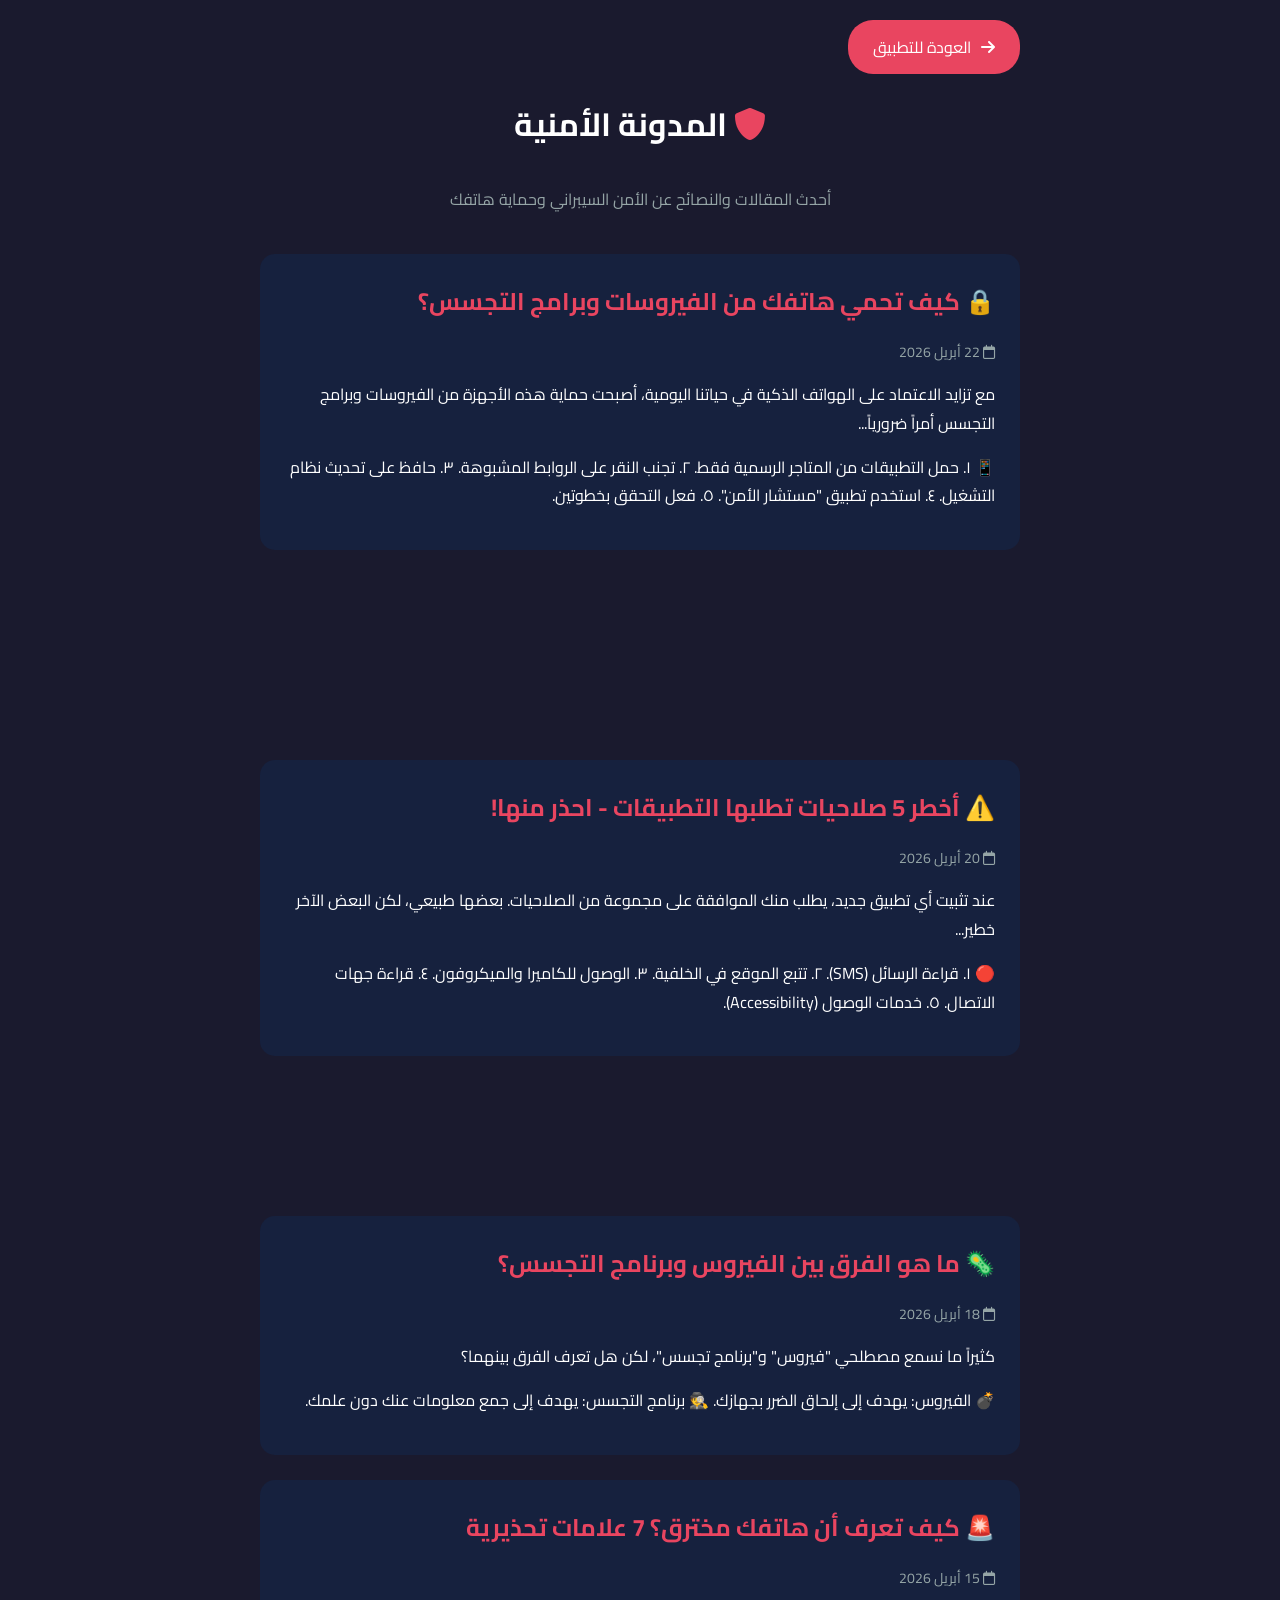
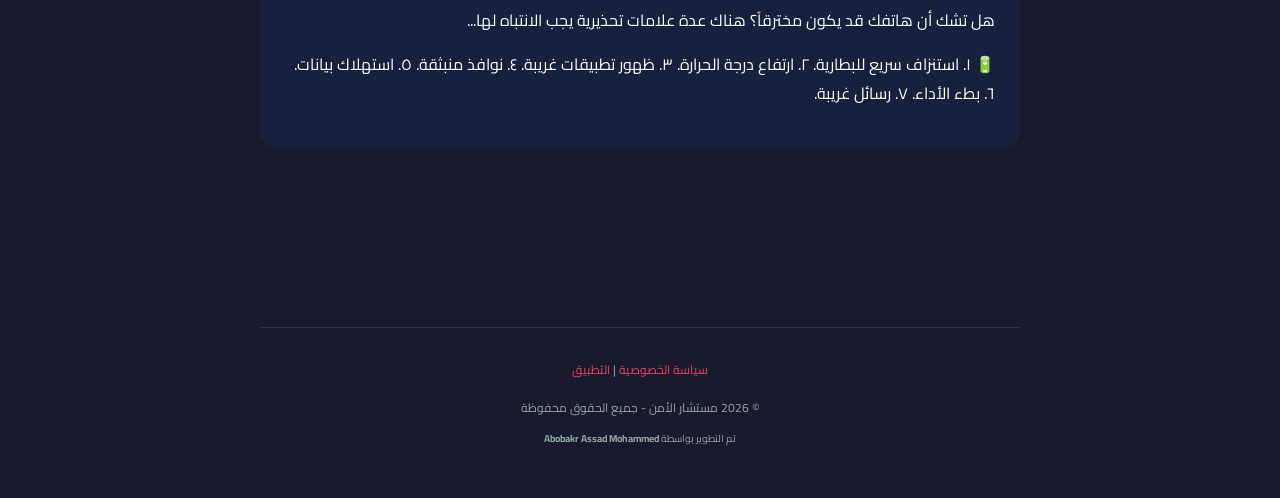
==== blog.html @ ae27c133 "Add files via upload النسخه الاولى من مستشار الامن" ====
<!DOCTYPE html>
<html lang="ar" dir="rtl">
<head>
    <meta charset="UTF-8">
    <meta name="viewport" content="width=device-width, initial-scale=1.0">
    <title>المدونة الأمنية | مستشار الأمن</title>
    <meta name="description" content="مقالات ونصائح عن الأمن السيبراني وحماية الهاتف من الفيروسات والتجسس">
    
    <!-- Google AdSense -->
    <script async src="https://pagead2.googlesyndication.com/pagead/js/adsbygoogle.js?client=ca-pub-8686648901094978" crossorigin="anonymous"></script>
    
    <link href="https://cdnjs.cloudflare.com/ajax/libs/font-awesome/6.0.0/css/all.min.css" rel="stylesheet">
    <link href="https://fonts.googleapis.com/css2?family=Cairo:wght@400;600;700;900&display=swap" rel="stylesheet">
    <link rel="stylesheet" href="style.css">
</head>
<body>
    <div class="blog-container">
        <button onclick="window.location.href='index.html'" class="back-btn"><i class="fas fa-arrow-right"></i> العودة للتطبيق</button>
        
        <h1 style="color: var(--white); margin-bottom: 30px; text-align: center;"><i class="fas fa-shield-alt" style="color: var(--accent);"></i> المدونة الأمنية</h1>
        <p style="color: var(--gray); text-align: center; margin-bottom: 40px;">أحدث المقالات والنصائح عن الأمن السيبراني وحماية هاتفك</p>
        
        <article class="blog-post">
            <h2>🔒 كيف تحمي هاتفك من الفيروسات وبرامج التجسس؟</h2>
            <div class="date"><i class="far fa-calendar"></i> 22 أبريل 2026</div>
            <p>مع تزايد الاعتماد على الهواتف الذكية في حياتنا اليومية، أصبحت حماية هذه الأجهزة من الفيروسات وبرامج التجسس أمراً ضرورياً...</p>
            <p>📱 ١. حمل التطبيقات من المتاجر الرسمية فقط. ٢. تجنب النقر على الروابط المشبوهة. ٣. حافظ على تحديث نظام التشغيل. ٤. استخدم تطبيق "مستشار الأمن". ٥. فعل التحقق بخطوتين.</p>
        </article>
        
        <div style="margin: 30px 0; min-height: 150px;">
            <ins class="adsbygoogle" style="display:block; text-align:center;" data-ad-layout="in-article" data-ad-format="fluid" data-ad-client="ca-pub-8686648901094978" data-ad-slot="1234567890"></ins>
            <script>(adsbygoogle = window.adsbygoogle || []).push({});</script>
        </div>
        
        <article class="blog-post">
            <h2>⚠️ أخطر 5 صلاحيات تطلبها التطبيقات - احذر منها!</h2>
            <div class="date"><i class="far fa-calendar"></i> 20 أبريل 2026</div>
            <p>عند تثبيت أي تطبيق جديد، يطلب منك الموافقة على مجموعة من الصلاحيات. بعضها طبيعي، لكن البعض الآخر خطير...</p>
            <p>🔴 ١. قراءة الرسائل (SMS). ٢. تتبع الموقع في الخلفية. ٣. الوصول للكاميرا والميكروفون. ٤. قراءة جهات الاتصال. ٥. خدمات الوصول (Accessibility).</p>
        </article>
        
        <div style="margin: 30px 0; min-height: 100px;">
            <ins class="adsbygoogle" style="display:block" data-ad-client="ca-pub-8686648901094978" data-ad-slot="1234567890" data-ad-format="auto" data-full-width-responsive="true"></ins>
            <script>(adsbygoogle = window.adsbygoogle || []).push({});</script>
        </div>
        
        <article class="blog-post">
            <h2>🦠 ما هو الفرق بين الفيروس وبرنامج التجسس؟</h2>
            <div class="date"><i class="far fa-calendar"></i> 18 أبريل 2026</div>
            <p>كثيراً ما نسمع مصطلحي "فيروس" و"برنامج تجسس"، لكن هل تعرف الفرق بينهما؟</p>
            <p>💣 الفيروس: يهدف إلى إلحاق الضرر بجهازك. 🕵️ برنامج التجسس: يهدف إلى جمع معلومات عنك دون علمك.</p>
        </article>
        
        <article class="blog-post">
            <h2>🚨 كيف تعرف أن هاتفك مخترق؟ 7 علامات تحذيرية</h2>
            <div class="date"><i class="far fa-calendar"></i> 15 أبريل 2026</div>
            <p>هل تشك أن هاتفك قد يكون مخترقاً؟ هناك عدة علامات تحذيرية يجب الانتباه لها...</p>
            <p>🔋 ١. استنزاف سريع للبطارية. ٢. ارتفاع درجة الحرارة. ٣. ظهور تطبيقات غريبة. ٤. نوافذ منبثقة. ٥. استهلاك بيانات. ٦. بطء الأداء. ٧. رسائل غريبة.</p>
        </article>
        
        <div style="margin: 30px 0; min-height: 100px;">
            <ins class="adsbygoogle" style="display:block" data-ad-client="ca-pub-8686648901094978" data-ad-slot="1234567890" data-ad-format="auto" data-full-width-responsive="true"></ins>
            <script>(adsbygoogle = window.adsbygoogle || []).push({});</script>
        </div>
        
        <footer style="margin-top: 50px; padding: 30px 20px; text-align: center; border-top: 1px solid rgba(255,255,255,0.1);">
            <p style="color: var(--gray); font-size: 12px;"><a href="privacy.html" style="color: var(--accent); text-decoration: none;">سياسة الخصوصية</a> | <a href="index.html" style="color: var(--accent); text-decoration: none;">التطبيق</a></p>
            <p style="color: var(--gray); font-size: 12px; margin-top: 15px;">© 2026 مستشار الأمن - جميع الحقوق محفوظة</p>
            <p style="color: var(--gray); font-size: 10px; margin-top: 10px;">تم التطوير بواسطة <strong>Abobakr Assad Mohammed</strong></p>
        </footer>
    </div>
</body>
</html>
---- style.css ----
@import url('https://fonts.googleapis.com/css2?family=Cairo:wght@400;600;700;900&display=swap');

* { margin: 0; padding: 0; box-sizing: border-box; }

:root {
    --primary: #1a1a2e;
    --secondary: #16213e;
    --accent: #e94560;
    --success: #27ae60;
    --warning: #f39c12;
    --danger: #e74c3c;
    --light: #f5f5f5;
    --white: #ffffff;
    --gray: #95a5a6;
    --border-radius: 15px;
}

body {
    font-family: 'Cairo', sans-serif;
    background: var(--primary);
    min-height: 100vh;
    color: var(--white);
}

.app-container { max-width: 600px; margin: 0 auto; padding: 20px; padding-bottom: 100px; }

.app-header {
    background: linear-gradient(135deg, var(--secondary), var(--primary));
    border-radius: var(--border-radius);
    padding: 25px;
    margin-bottom: 20px;
    display: flex;
    justify-content: space-between;
    align-items: center;
    box-shadow: 0 10px 30px rgba(0,0,0,0.3);
}

.header-content i { font-size: 40px; color: var(--accent); margin-bottom: 10px; }
.header-content h1 { font-size: 24px; margin-bottom: 5px; }
.header-content p { color: var(--gray); font-size: 14px; }

.security-score { text-align: center; }
.score-circle {
    width: 80px; height: 80px; border-radius: 50%;
    background: linear-gradient(135deg, var(--accent), #ff6b6b);
    display: flex; flex-direction: column; align-items: center; justify-content: center;
    box-shadow: 0 5px 20px rgba(233, 69, 96, 0.3);
}
.score-circle span { font-size: 28px; font-weight: bold; }
.score-circle small { font-size: 10px; opacity: 0.8; }

.tabs { display: flex; background: var(--secondary); border-radius: var(--border-radius); padding: 5px; margin-bottom: 20px; overflow-x: auto; }
.tab-btn {
    flex: 1; padding: 12px 8px; background: transparent; border: none;
    color: var(--gray); font-family: 'Cairo', sans-serif; font-size: 12px;
    cursor: pointer; border-radius: 10px; transition: all 0.3s; white-space: nowrap;
}
.tab-btn i { display: block; font-size: 18px; margin-bottom: 5px; }
.tab-btn.active { background: var(--accent); color: var(--white); }

.tab-pane { display: none; }
.tab-pane.active { display: block; }

.info-banner {
    background: rgba(233, 69, 96, 0.2); border: 1px solid var(--accent);
    border-radius: 10px; padding: 15px; margin-bottom: 20px;
    display: flex; align-items: center; gap: 10px; flex-wrap: wrap;
}
.info-banner i { color: var(--accent); font-size: 20px; }
.info-banner span { flex: 1; font-size: 14px; }

.btn-small { background: var(--accent); color: var(--white); border: none; padding: 8px 15px; border-radius: 20px; cursor: pointer; font-family: 'Cairo', sans-serif; font-size: 12px; }
.btn-primary { background: var(--accent); color: var(--white); border: none; padding: 12px 30px; border-radius: 25px; font-family: 'Cairo', sans-serif; font-size: 16px; cursor: pointer; }

.search-box { position: relative; margin-bottom: 20px; }
.search-box i { position: absolute; right: 15px; top: 50%; transform: translateY(-50%); color: var(--gray); }
.search-box input {
    width: 100%; padding: 15px 45px 15px 15px; background: var(--secondary);
    border: 1px solid rgba(255,255,255,0.1); border-radius: 10px;
    color: var(--white); font-family: 'Cairo', sans-serif; font-size: 14px;
}

.filter-chips { display: flex; gap: 10px; margin-bottom: 20px; flex-wrap: wrap; }
.chip {
    padding: 8px 16px; background: var(--secondary); border: none; border-radius: 20px;
    color: var(--gray); cursor: pointer; font-family: 'Cairo', sans-serif;
}
.chip.active { background: var(--accent); color: var(--white); }

.apps-list { background: var(--secondary); border-radius: var(--border-radius); padding: 15px; max-height: 400px; overflow-y: auto; }
.app-item {
    display: flex; align-items: center; gap: 15px; padding: 15px;
    background: rgba(255,255,255,0.05); border-radius: 10px; margin-bottom: 10px; cursor: pointer;
}
.app-icon { width: 50px; height: 50px; border-radius: 12px; display: flex; align-items: center; justify-content: center; font-size: 24px; }
.app-info { flex: 1; }
.app-info h4 { margin-bottom: 5px; }
.app-info p { font-size: 12px; color: var(--gray); }

.risk-badge { padding: 5px 10px; border-radius: 20px; font-size: 12px; font-weight: bold; }
.risk-high { background: var(--danger); color: white; }
.risk-medium { background: var(--warning); color: white; }
.risk-low { background: var(--success); color: white; }

.upload-area {
    background: var(--secondary); border: 2px dashed rgba(255,255,255,0.2);
    border-radius: var(--border-radius); padding: 50px 30px; text-align: center; cursor: pointer;
}
.upload-area i { font-size: 60px; color: var(--accent); margin-bottom: 20px; }
.upload-area h3 { margin-bottom: 10px; }
.upload-area p { color: var(--gray); margin-bottom: 20px; }

.tips-container { display: flex; flex-direction: column; gap: 15px; }
.tip-card {
    background: var(--secondary); border-radius: var(--border-radius); padding: 20px;
    border-right: 4px solid var(--accent);
}
.tip-card.warning { border-right-color: var(--warning); background: rgba(243, 156, 18, 0.1); }
.tip-card i { font-size: 24px; color: var(--accent); margin-bottom: 10px; }
.tip-card h4 { margin-bottom: 10px; }
.tip-card p { color: var(--gray); font-size: 14px; }

.loading { text-align: center; padding: 40px; color: var(--gray); }
.loading i { font-size: 40px; margin-bottom: 15px; }

.toast {
    position: fixed; bottom: 30px; left: 20px; right: 20px;
    background: var(--secondary); color: var(--white); padding: 15px 20px;
    border-radius: 10px; text-align: center; z-index: 1000; animation: slideUp 0.3s;
}
.toast.success { background: var(--success); }
.toast.error { background: var(--danger); }
.toast.hidden { display: none; }

@keyframes slideUp { from { transform: translateY(100px); opacity: 0; } to { transform: translateY(0); opacity: 1; } }

.blog-container { max-width: 800px; margin: 0 auto; padding: 20px; }
.blog-post { background: var(--secondary); border-radius: var(--border-radius); padding: 25px; margin-bottom: 25px; }
.blog-post h2 { color: var(--accent); margin-bottom: 15px; }
.blog-post .date { color: var(--gray); font-size: 14px; margin-bottom: 15px; }
.blog-post p { color: var(--white); line-height: 1.8; margin-bottom: 15px; }
.back-btn { display: inline-flex; align-items: center; gap: 10px; background: var(--accent); color: white; border: none; padding: 12px 25px; border-radius: 25px; cursor: pointer; font-family: 'Cairo', sans-serif; font-size: 16px; margin-bottom: 20px; text-decoration: none; }
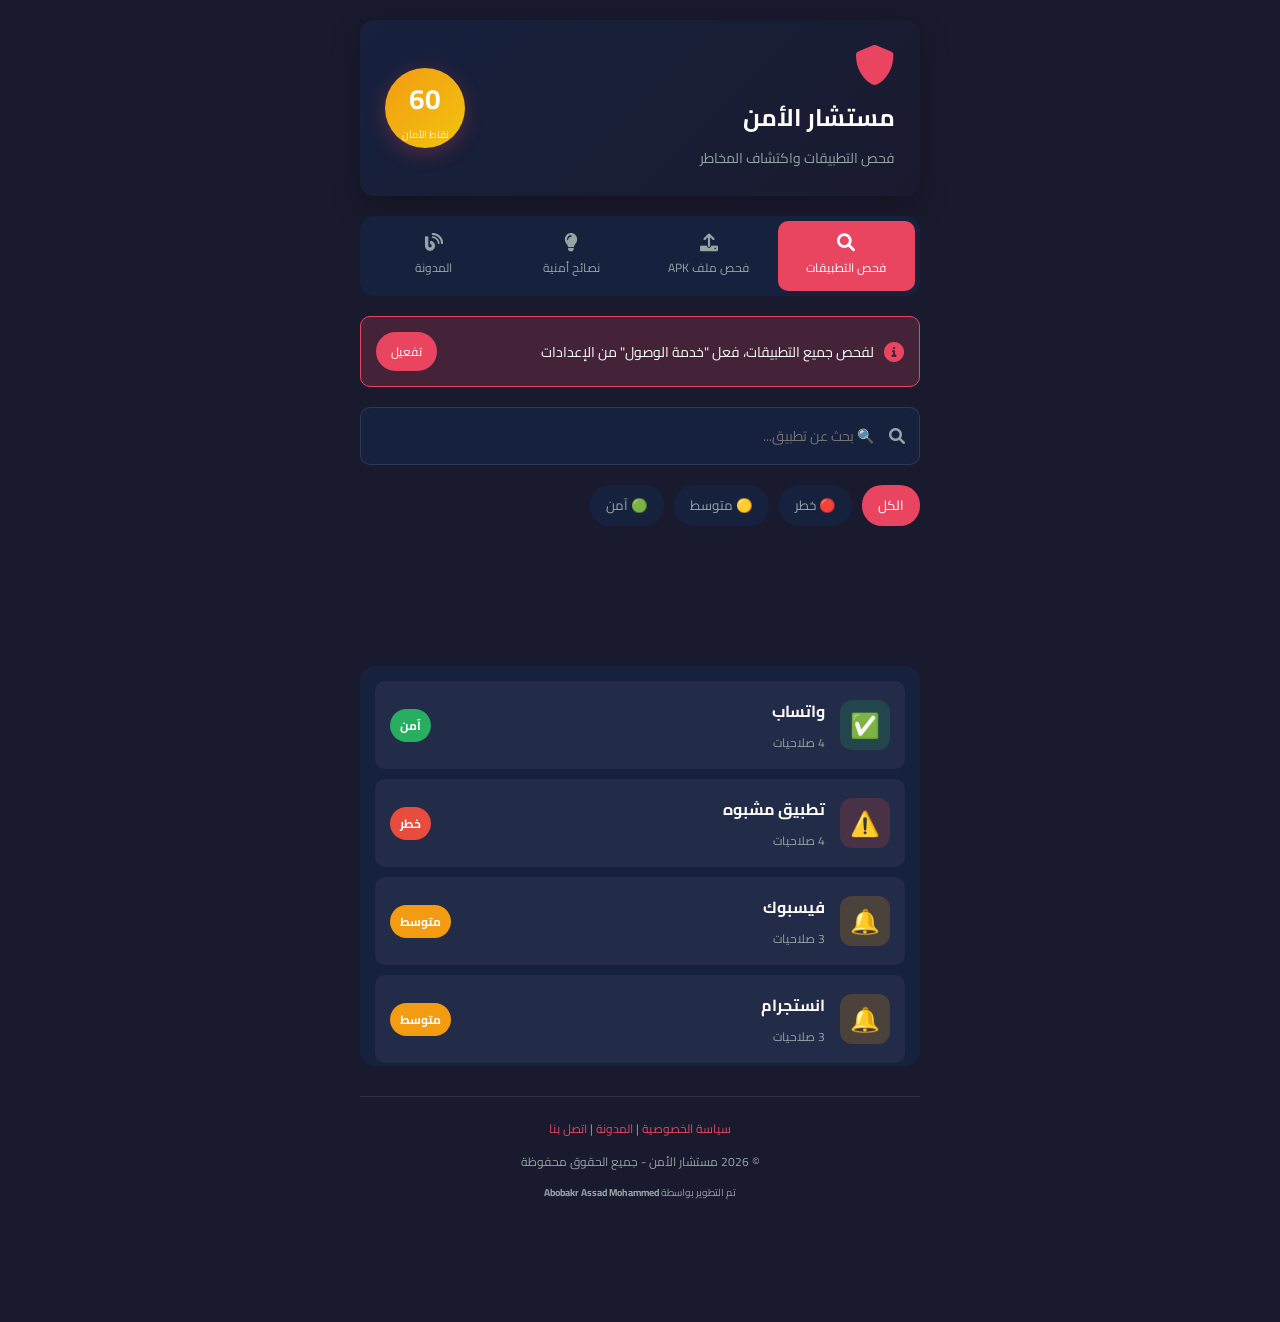
==== commit d47c93f0: "Revise blog.html with new content and layout Updated the blog page to reflect new content and struct" ====
--- a/blog.html
+++ b/blog.html
@@ -3,71 +3,122 @@
 <head>
     <meta charset="UTF-8">
     <meta name="viewport" content="width=device-width, initial-scale=1.0">
-    <title>المدونة الأمنية | مستشار الأمن</title>
-    <meta name="description" content="مقالات ونصائح عن الأمن السيبراني وحماية الهاتف من الفيروسات والتجسس">
+    <title>مستشار الأمن | فحص التطبيقات والحماية</title>
+    <meta name="description" content="تطبيق فحص التطبيقات واكتشاف المخاطر الأمنية - احمِ هاتفك من الفيروسات وبرامج التجسس">
+    <meta name="keywords" content="فحص الفيروسات, حماية الهاتف, كاشف الاختراقات, أمن الموبايل">
+    
+    <!-- إثبات ملكية AdSense -->
+    <meta name="google-adsense-account" content="ca-pub-8686648901094978">
     
     <!-- Google AdSense -->
     <script async src="https://pagead2.googlesyndication.com/pagead/js/adsbygoogle.js?client=ca-pub-8686648901094978" crossorigin="anonymous"></script>
+    
+    <!-- PWA -->
+    <link rel="manifest" href="manifest.json">
+    <meta name="apple-mobile-web-app-capable" content="yes">
+    <meta name="theme-color" content="#1a1a2e">
     
     <link href="https://cdnjs.cloudflare.com/ajax/libs/font-awesome/6.0.0/css/all.min.css" rel="stylesheet">
     <link href="https://fonts.googleapis.com/css2?family=Cairo:wght@400;600;700;900&display=swap" rel="stylesheet">
     <link rel="stylesheet" href="style.css">
 </head>
 <body>
-    <div class="blog-container">
-        <button onclick="window.location.href='index.html'" class="back-btn"><i class="fas fa-arrow-right"></i> العودة للتطبيق</button>
+    <div class="app-container">
+        <header class="app-header">
+            <div class="header-content">
+                <i class="fas fa-shield-alt"></i>
+                <h1>مستشار الأمن</h1>
+                <p>فحص التطبيقات واكتشاف المخاطر</p>
+            </div>
+            <div class="security-score" id="securityScore">
+                <div class="score-circle">
+                    <span id="scoreValue">--</span>
+                    <small>نقاط الأمان</small>
+                </div>
+            </div>
+        </header>
         
-        <h1 style="color: var(--white); margin-bottom: 30px; text-align: center;"><i class="fas fa-shield-alt" style="color: var(--accent);"></i> المدونة الأمنية</h1>
-        <p style="color: var(--gray); text-align: center; margin-bottom: 40px;">أحدث المقالات والنصائح عن الأمن السيبراني وحماية هاتفك</p>
-        
-        <article class="blog-post">
-            <h2>🔒 كيف تحمي هاتفك من الفيروسات وبرامج التجسس؟</h2>
-            <div class="date"><i class="far fa-calendar"></i> 22 أبريل 2026</div>
-            <p>مع تزايد الاعتماد على الهواتف الذكية في حياتنا اليومية، أصبحت حماية هذه الأجهزة من الفيروسات وبرامج التجسس أمراً ضرورياً...</p>
-            <p>📱 ١. حمل التطبيقات من المتاجر الرسمية فقط. ٢. تجنب النقر على الروابط المشبوهة. ٣. حافظ على تحديث نظام التشغيل. ٤. استخدم تطبيق "مستشار الأمن". ٥. فعل التحقق بخطوتين.</p>
-        </article>
-        
-        <div style="margin: 30px 0; min-height: 150px;">
-            <ins class="adsbygoogle" style="display:block; text-align:center;" data-ad-layout="in-article" data-ad-format="fluid" data-ad-client="ca-pub-8686648901094978" data-ad-slot="1234567890"></ins>
-            <script>(adsbygoogle = window.adsbygoogle || []).push({});</script>
+        <div class="tabs">
+            <button class="tab-btn active" onclick="app.showTab('scanner')"><i class="fas fa-search"></i> فحص التطبيقات</button>
+            <button class="tab-btn" onclick="app.showTab('upload')"><i class="fas fa-upload"></i> فحص ملف APK</button>
+            <button class="tab-btn" onclick="app.showTab('tips')"><i class="fas fa-lightbulb"></i> نصائح أمنية</button>
+            <button class="tab-btn" onclick="window.location.href='blog.html'"><i class="fas fa-blog"></i> المدونة</button>
         </div>
         
-        <article class="blog-post">
-            <h2>⚠️ أخطر 5 صلاحيات تطلبها التطبيقات - احذر منها!</h2>
-            <div class="date"><i class="far fa-calendar"></i> 20 أبريل 2026</div>
-            <p>عند تثبيت أي تطبيق جديد، يطلب منك الموافقة على مجموعة من الصلاحيات. بعضها طبيعي، لكن البعض الآخر خطير...</p>
-            <p>🔴 ١. قراءة الرسائل (SMS). ٢. تتبع الموقع في الخلفية. ٣. الوصول للكاميرا والميكروفون. ٤. قراءة جهات الاتصال. ٥. خدمات الوصول (Accessibility).</p>
-        </article>
-        
-        <div style="margin: 30px 0; min-height: 100px;">
-            <ins class="adsbygoogle" style="display:block" data-ad-client="ca-pub-8686648901094978" data-ad-slot="1234567890" data-ad-format="auto" data-full-width-responsive="true"></ins>
-            <script>(adsbygoogle = window.adsbygoogle || []).push({});</script>
+        <div class="tab-content">
+            <div id="scannerTab" class="tab-pane active">
+                <div class="info-banner">
+                    <i class="fas fa-info-circle"></i>
+                    <span>لفحص جميع التطبيقات، فعل "خدمة الوصول" من الإعدادات</span>
+                    <button onclick="app.requestAccessibility()" class="btn-small">تفعيل</button>
+                </div>
+                
+                <div class="search-box">
+                    <i class="fas fa-search"></i>
+                    <input type="text" id="appSearch" placeholder="🔍 بحث عن تطبيق..." onkeyup="app.filterApps()">
+                </div>
+                
+                <div class="filter-chips">
+                    <button class="chip active" onclick="app.filterByRisk('all')">الكل</button>
+                    <button class="chip" onclick="app.filterByRisk('high')">🔴 خطر</button>
+                    <button class="chip" onclick="app.filterByRisk('medium')">🟡 متوسط</button>
+                    <button class="chip" onclick="app.filterByRisk('low')">🟢 آمن</button>
+                </div>
+                
+                <div style="margin: 20px 0; text-align: center; min-height: 100px;">
+                    <ins class="adsbygoogle" style="display:block" data-ad-client="ca-pub-8686648901094978" data-ad-slot="1234567890" data-ad-format="auto" data-full-width-responsive="true"></ins>
+                    <script>(adsbygoogle = window.adsbygoogle || []).push({});</script>
+                </div>
+                
+                <div class="apps-list" id="appsList">
+                    <div class="loading"><i class="fas fa-spinner fa-spin"></i><p>جاري فحص التطبيقات...</p></div>
+                </div>
+            </div>
+            
+            <div id="uploadTab" class="tab-pane">
+                <div class="upload-area" id="uploadArea">
+                    <i class="fas fa-cloud-upload-alt"></i>
+                    <h3>ارفع ملف APK للفحص</h3>
+                    <p>أو اسحب الملف وأفلته هنا</p>
+                    <p style="font-size: 12px; color: #666; margin-top: 10px;">الحد الأقصى: 32MB</p>
+                    <input type="file" id="apkFile" accept=".apk" style="display: none;" onchange="app.analyzeAPK(event)">
+                    <button onclick="document.getElementById('apkFile').click()" class="btn-primary"><i class="fas fa-folder-open"></i> اختر ملف</button>
+                </div>
+                <div id="analysisResult" style="display: none;"></div>
+                <div id="adAfterAnalysis" style="display: none; margin-top: 20px; min-height: 100px;">
+                    <ins class="adsbygoogle" style="display:block" data-ad-client="ca-pub-8686648901094978" data-ad-slot="1234567890" data-ad-format="auto" data-full-width-responsive="true"></ins>
+                    <script>(adsbygoogle = window.adsbygoogle || []).push({});</script>
+                </div>
+            </div>
+            
+            <div id="tipsTab" class="tab-pane">
+                <div class="tips-container">
+                    <div class="tip-card warning"><i class="fas fa-exclamation-triangle"></i><h4>تطبيقات تطلب صلاحيات خطيرة</h4><p>احذف أي تطبيق غير موثوق يطلب صلاحية قراءة الرسائل أو تتبع الموقع في الخلفية</p></div>
+                    <div class="tip-card"><i class="fas fa-download"></i><h4>حمل التطبيقات من المتاجر الرسمية فقط</h4><p>تجنب تحميل التطبيقات من مصادر غير معروفة أو روابط واتساب</p></div>
+                    <div class="tip-card"><i class="fas fa-sync-alt"></i><h4>حدث نظام التشغيل باستمرار</h4><p>التحديثات الأمنية تحمي جهازك من الثغرات الجديدة</p></div>
+                    <div class="tip-card"><i class="fas fa-key"></i><h4>استخدم كلمات مرور قوية</h4><p>وفعل التحقق بخطوتين لحساباتك المهمة</p></div>
+                    <div class="tip-card"><i class="fas fa-wifi"></i><h4>تجنب شبكات الواي فاي المفتوحة</h4><p>استخدم VPN عند الاتصال بشبكات عامة</p></div>
+                    <div class="tip-card"><i class="fas fa-shield-virus"></i><h4>استخدم تطبيق "مستشار الأمن" بانتظام</h4><p>افحص هاتفك أسبوعياً للتأكد من خلوه من التطبيقات الضارة</p></div>
+                </div>
+                <div style="margin-top: 30px; min-height: 100px;">
+                    <ins class="adsbygoogle" style="display:block" data-ad-client="ca-pub-8686648901094978" data-ad-slot="1234567890" data-ad-format="auto" data-full-width-responsive="true"></ins>
+                    <script>(adsbygoogle = window.adsbygoogle || []).push({});</script>
+                </div>
+            </div>
         </div>
         
-        <article class="blog-post">
-            <h2>🦠 ما هو الفرق بين الفيروس وبرنامج التجسس؟</h2>
-            <div class="date"><i class="far fa-calendar"></i> 18 أبريل 2026</div>
-            <p>كثيراً ما نسمع مصطلحي "فيروس" و"برنامج تجسس"، لكن هل تعرف الفرق بينهما؟</p>
-            <p>💣 الفيروس: يهدف إلى إلحاق الضرر بجهازك. 🕵️ برنامج التجسس: يهدف إلى جمع معلومات عنك دون علمك.</p>
-        </article>
-        
-        <article class="blog-post">
-            <h2>🚨 كيف تعرف أن هاتفك مخترق؟ 7 علامات تحذيرية</h2>
-            <div class="date"><i class="far fa-calendar"></i> 15 أبريل 2026</div>
-            <p>هل تشك أن هاتفك قد يكون مخترقاً؟ هناك عدة علامات تحذيرية يجب الانتباه لها...</p>
-            <p>🔋 ١. استنزاف سريع للبطارية. ٢. ارتفاع درجة الحرارة. ٣. ظهور تطبيقات غريبة. ٤. نوافذ منبثقة. ٥. استهلاك بيانات. ٦. بطء الأداء. ٧. رسائل غريبة.</p>
-        </article>
-        
-        <div style="margin: 30px 0; min-height: 100px;">
-            <ins class="adsbygoogle" style="display:block" data-ad-client="ca-pub-8686648901094978" data-ad-slot="1234567890" data-ad-format="auto" data-full-width-responsive="true"></ins>
-            <script>(adsbygoogle = window.adsbygoogle || []).push({});</script>
-        </div>
-        
-        <footer style="margin-top: 50px; padding: 30px 20px; text-align: center; border-top: 1px solid rgba(255,255,255,0.1);">
-            <p style="color: var(--gray); font-size: 12px;"><a href="privacy.html" style="color: var(--accent); text-decoration: none;">سياسة الخصوصية</a> | <a href="index.html" style="color: var(--accent); text-decoration: none;">التطبيق</a></p>
-            <p style="color: var(--gray); font-size: 12px; margin-top: 15px;">© 2026 مستشار الأمن - جميع الحقوق محفوظة</p>
+        <footer style="margin-top: 30px; padding: 20px; text-align: center; border-top: 1px solid rgba(255,255,255,0.1);">
+            <p style="color: var(--gray); font-size: 12px;">
+                <a href="privacy.html" style="color: var(--accent); text-decoration: none;">سياسة الخصوصية</a> | 
+                <a href="blog.html" style="color: var(--accent); text-decoration: none;">المدونة</a> | 
+                <a href="#" onclick="app.showToast('تواصل معنا: security@advisor.com', 'success')" style="color: var(--accent); text-decoration: none;">اتصل بنا</a>
+            </p>
+            <p style="color: var(--gray); font-size: 12px; margin-top: 10px;">© 2026 مستشار الأمن - جميع الحقوق محفوظة</p>
             <p style="color: var(--gray); font-size: 10px; margin-top: 10px;">تم التطوير بواسطة <strong>Abobakr Assad Mohammed</strong></p>
         </footer>
     </div>
+    
+    <div id="toast" class="toast hidden"></div>
+    <script src="app.js"></script>
 </body>
-</html>+</html>
